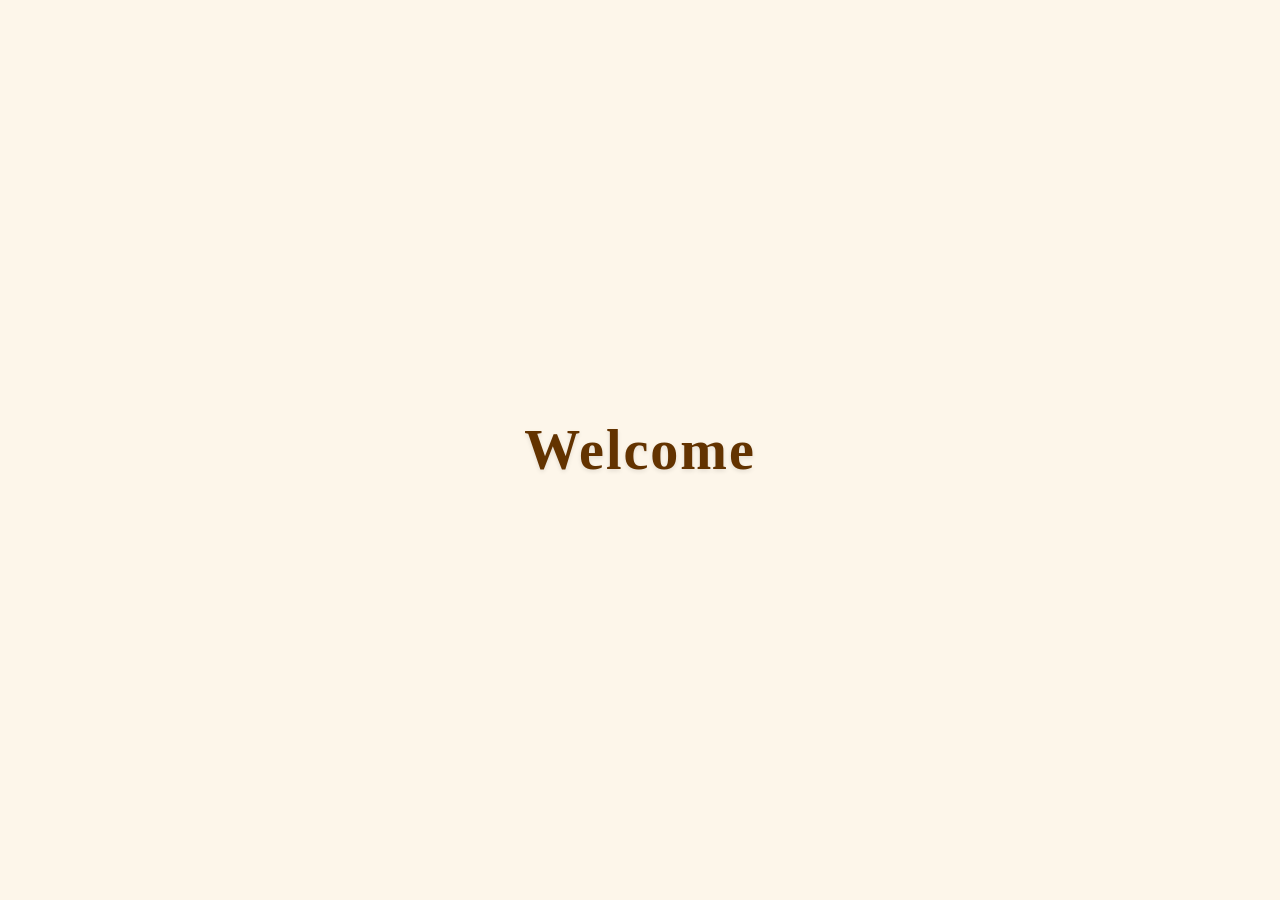
==== index.html @ e9db5590 "Add root index.html with Welcome page" ====
<!DOCTYPE html>
<html lang="vi">
<head>
    <meta charset="UTF-8">
    <meta name="viewport" content="width=device-width, initial-scale=1.0">
    <title>Welcome</title>
    <style>
        * {
            margin: 0;
            padding: 0;
            box-sizing: border-box;
        }
        body {
            display: flex;
            justify-content: center;
            align-items: center;
            min-height: 100vh;
            background-color: #fdf6ea;
            font-family: Georgia, 'Times New Roman', serif;
            color: #633300;
        }
        h1 {
            font-size: 3.5rem;
            font-weight: bold;
            letter-spacing: 2px;
            text-shadow: 0 2px 4px rgba(0,0,0,0.1);
        }
    </style>
</head>
<body>
    <h1>Welcome</h1>
</body>
</html>
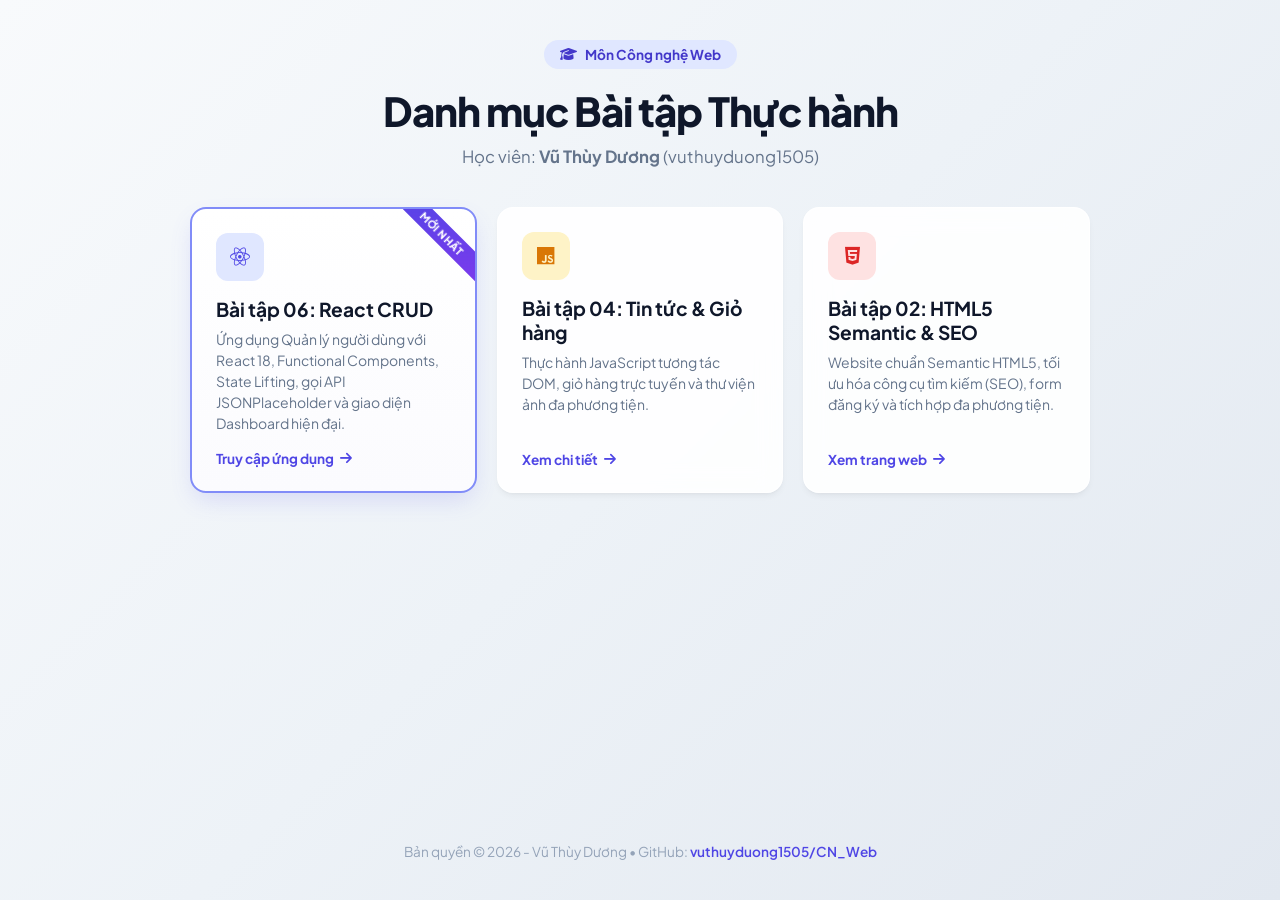
==== commit ef37f618: "Cap nhat root index.html thanh trang danh muc bai tap lien ket Assignment 06" ====
--- a/index.html
+++ b/index.html
@@ -3,7 +3,12 @@
 <head>
     <meta charset="UTF-8">
     <meta name="viewport" content="width=device-width, initial-scale=1.0">
-    <title>Welcome</title>
+    <title>Môn Công nghệ Web - Vũ Thùy Dương</title>
+    <link rel="icon" href="data:image/svg+xml,<svg xmlns=%22http://www.w3.org/2000/svg%22 viewBox=%220%22%20%22100%22%20%22100%22><text y=%22.9em%22 font-size=%2290%22>🌐</text></svg>">
+    <link rel="stylesheet" href="https://cdnjs.cloudflare.com/ajax/libs/font-awesome/6.4.2/css/all.min.css">
+    <link rel="preconnect" href="https://fonts.googleapis.com">
+    <link rel="preconnect" href="https://fonts.gstatic.com" crossorigin>
+    <link href="https://fonts.googleapis.com/css2?family=Plus+Jakarta+Sans:wght@400;500;600;700;800&display=swap" rel="stylesheet">
     <style>
         * {
             margin: 0;
@@ -11,23 +16,204 @@
             box-sizing: border-box;
         }
         body {
+            font-family: 'Plus Jakarta Sans', -apple-system, BlinkMacSystemFont, sans-serif;
+            background: linear-gradient(135deg, #f8fafc 0%, #edf2f7 50%, #e2e8f0 100%);
+            color: #1e293b;
+            min-height: 100vh;
             display: flex;
+            flex-direction: column;
+            justify-content: space-between;
+            align-items: center;
+            padding: 40px 20px 20px;
+        }
+        .container {
+            max-width: 900px;
+            width: 100%;
+            margin: 0 auto;
+        }
+        .hero {
+            text-align: center;
+            margin-bottom: 40px;
+        }
+        .hero-badge {
+            display: inline-flex;
+            align-items: center;
+            gap: 8px;
+            background: #e0e7ff;
+            color: #4338ca;
+            padding: 6px 16px;
+            border-radius: 9999px;
+            font-size: 0.85rem;
+            font-weight: 700;
+            margin-bottom: 16px;
+        }
+        .hero h1 {
+            font-size: 2.5rem;
+            font-weight: 800;
+            letter-spacing: -0.025em;
+            color: #0f172a;
+            margin-bottom: 10px;
+        }
+        .hero p {
+            font-size: 1.05rem;
+            color: #64748b;
+        }
+        .assignments-grid {
+            display: grid;
+            grid-template-columns: repeat(auto-fit, minmax(280px, 1fr));
+            gap: 20px;
+            margin-bottom: 40px;
+        }
+        .card {
+            background: rgba(255, 255, 255, 0.9);
+            backdrop-filter: blur(12px);
+            border: 1px solid rgba(255, 255, 255, 0.8);
+            border-radius: 16px;
+            padding: 24px;
+            text-decoration: none;
+            color: inherit;
+            box-shadow: 0 4px 6px -1px rgba(0, 0, 0, 0.05), 0 2px 4px -2px rgba(0, 0, 0, 0.05);
+            transition: all 0.25s cubic-bezier(0.4, 0, 0.2, 1);
+            display: flex;
+            flex-direction: column;
+            justify-content: space-between;
+            position: relative;
+            overflow: hidden;
+        }
+        .card.featured {
+            border: 2px solid #818cf8;
+            box-shadow: 0 10px 25px -5px rgba(99, 102, 241, 0.2);
+            background: linear-gradient(180deg, #ffffff 0%, #fbfbfe 100%);
+        }
+        .card.featured::before {
+            content: "MỚI NHẤT";
+            position: absolute;
+            top: 14px;
+            right: -30px;
+            background: linear-gradient(135deg, #4f46e5, #7c3aed);
+            color: #fff;
+            font-size: 0.65rem;
+            font-weight: 800;
+            padding: 4px 34px;
+            transform: rotate(45deg);
+            letter-spacing: 0.05em;
+        }
+        .card:hover {
+            transform: translateY(-4px);
+            box-shadow: 0 20px 25px -5px rgba(0, 0, 0, 0.1), 0 8px 10px -6px rgba(0, 0, 0, 0.04);
+        }
+        .card-icon {
+            width: 48px;
+            height: 48px;
+            border-radius: 12px;
+            display: flex;
+            align-items: center;
             justify-content: center;
-            align-items: center;
-            min-height: 100vh;
-            background-color: #fdf6ea;
-            font-family: Georgia, 'Times New Roman', serif;
-            color: #633300;
-        }
-        h1 {
-            font-size: 3.5rem;
-            font-weight: bold;
-            letter-spacing: 2px;
-            text-shadow: 0 2px 4px rgba(0,0,0,0.1);
+            font-size: 20px;
+            margin-bottom: 16px;
+        }
+        .card-icon.react {
+            background: #e0e7ff;
+            color: #4f46e5;
+        }
+        .card-icon.js {
+            background: #fef3c7;
+            color: #d97706;
+        }
+        .card-icon.html {
+            background: #fee2e2;
+            color: #dc2626;
+        }
+        .card h3 {
+            font-size: 1.2rem;
+            font-weight: 700;
+            color: #0f172a;
+            margin-bottom: 8px;
+        }
+        .card p {
+            font-size: 0.875rem;
+            color: #64748b;
+            line-height: 1.5;
+            margin-bottom: 16px;
+        }
+        .card-link {
+            font-size: 0.85rem;
+            font-weight: 700;
+            color: #4f46e5;
+            display: inline-flex;
+            align-items: center;
+            gap: 6px;
+        }
+        .footer {
+            text-align: center;
+            font-size: 0.85rem;
+            color: #94a3b8;
+            padding: 20px 0;
+        }
+        .footer a {
+            color: #4f46e5;
+            text-decoration: none;
+            font-weight: 600;
         }
     </style>
 </head>
 <body>
-    <h1>Welcome</h1>
+    <div class="container">
+        <header class="hero">
+            <div class="hero-badge">
+                <i class="fa-solid fa-graduation-cap"></i> Môn Công nghệ Web
+            </div>
+            <h1>Danh mục Bài tập Thực hành</h1>
+            <p>Học viên: <strong>Vũ Thùy Dương</strong> (vuthuyduong1505)</p>
+        </header>
+
+        <main class="assignments-grid">
+            <!-- Assignment 06 (Featured) -->
+            <a href="assignment_06/" class="card featured">
+                <div>
+                    <div class="card-icon react">
+                        <i class="fa-brands fa-react"></i>
+                    </div>
+                    <h3>Bài tập 06: React CRUD</h3>
+                    <p>Ứng dụng Quản lý người dùng với React 18, Functional Components, State Lifting, gọi API JSONPlaceholder và giao diện Dashboard hiện đại.</p>
+                </div>
+                <div class="card-link">
+                    Truy cập ứng dụng <i class="fa-solid fa-arrow-right"></i>
+                </div>
+            </a>
+
+            <!-- Assignment 04 -->
+            <a href="Assignment04/Bai tap 2 - JS tin tuc va gio hang/" class="card">
+                <div>
+                    <div class="card-icon js">
+                        <i class="fa-brands fa-js"></i>
+                    </div>
+                    <h3>Bài tập 04: Tin tức & Giỏ hàng</h3>
+                    <p>Thực hành JavaScript tương tác DOM, giỏ hàng trực tuyến và thư viện ảnh đa phương tiện.</p>
+                </div>
+                <div class="card-link">
+                    Xem chi tiết <i class="fa-solid fa-arrow-right"></i>
+                </div>
+            </a>
+
+            <!-- Assignment 02 -->
+            <a href="assignment_02/index_new.html" class="card">
+                <div>
+                    <div class="card-icon html">
+                        <i class="fa-brands fa-html5"></i>
+                    </div>
+                    <h3>Bài tập 02: HTML5 Semantic & SEO</h3>
+                    <p>Website chuẩn Semantic HTML5, tối ưu hóa công cụ tìm kiếm (SEO), form đăng ký và tích hợp đa phương tiện.</p>
+                </div>
+                <div class="card-link">
+                    Xem trang web <i class="fa-solid fa-arrow-right"></i>
+                </div>
+            </a>
+        </main>
+    </div>
+
+    <footer class="footer">
+        <p>Bản quyền &copy; 2026 - Vũ Thùy Dương &bull; GitHub: <a href="https://github.com/vuthuyduong1505/CN_Web" target="_blank">vuthuyduong1505/CN_Web</a></p>
+    </footer>
 </body>
 </html>
